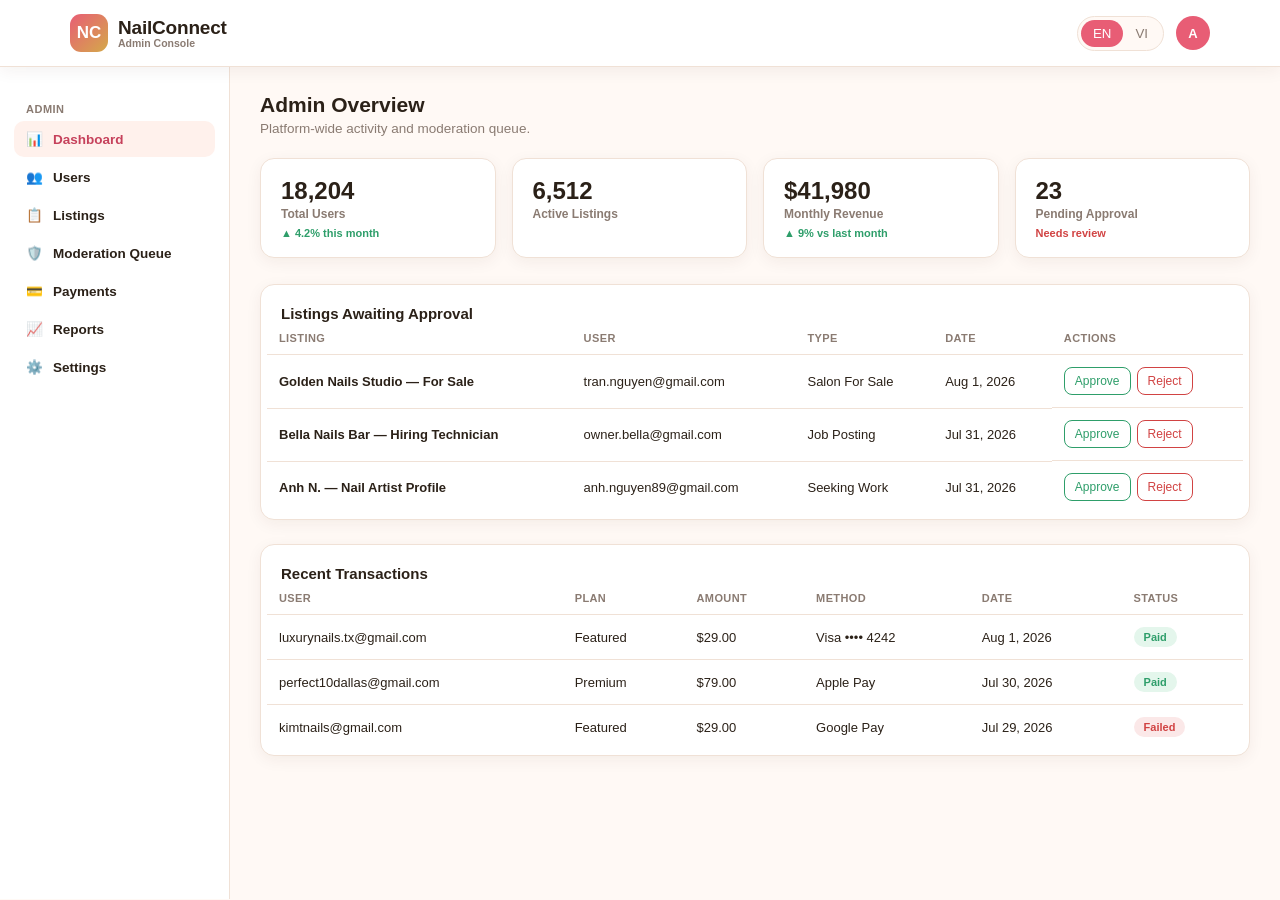
==== admin.html @ aed932af "Add NailConnect USA mockup: nail salon job board & directory Static HTML/CSS/JS prototype for a bili" ====
<!DOCTYPE html>
<html lang="en">
<head>
<meta charset="UTF-8">
<meta name="viewport" content="width=device-width, initial-scale=1.0">
<title>Admin — NailConnect USA</title>
<link rel="stylesheet" href="assets/css/style.css">
</head>
<body>

<header class="site-header">
  <div class="header-row">
    <a class="brand" href="index.html">
      <span class="mark">NC</span>
      <span>
        <span class="name">NailConnect</span>
        <span class="tagline">Admin Console</span>
      </span>
    </a>
    <div class="header-actions" style="margin-left:auto;">
      <div class="lang-toggle">
        <button data-lang="en">EN</button>
        <button data-lang="vi">VI</button>
      </div>
      <div style="width:34px;height:34px;border-radius:50%;background:var(--primary);color:#fff;display:flex;align-items:center;justify-content:center;font-weight:800;font-size:13px;">A</div>
      <button class="mobile-menu-toggle" id="sidebarToggle">☰ Menu</button>
    </div>
  </div>
</header>

<div class="app-shell">
  <aside class="sidebar" id="sidebar">
    <div class="sidebar-label">Admin</div>
    <a href="#" class="active"><span>📊</span><span data-i18n="admin.nav.dashboard">Dashboard</span></a>
    <a href="#"><span>👥</span><span data-i18n="admin.nav.users">Users</span></a>
    <a href="#"><span>📋</span><span data-i18n="admin.nav.listings">Listings</span></a>
    <a href="#"><span>🛡️</span><span data-i18n="admin.nav.moderation">Moderation Queue</span></a>
    <a href="#"><span>💳</span><span data-i18n="admin.nav.payments">Payments</span></a>
    <a href="#"><span>📈</span><span data-i18n="admin.nav.reports">Reports</span></a>
    <a href="#"><span>⚙️</span><span data-i18n="admin.nav.settings">Settings</span></a>
  </aside>

  <div class="dash-main">
    <h1 data-i18n="admin.title">Admin Overview</h1>
    <div class="dash-sub" data-i18n="admin.sub">Platform-wide activity and moderation queue.</div>

    <div class="stat-grid">
      <div class="stat-card">
        <div class="stat-val">18,204</div>
        <div class="stat-lbl" data-i18n="admin.stat.users">Total Users</div>
        <div class="stat-delta up">▲ 4.2% this month</div>
      </div>
      <div class="stat-card">
        <div class="stat-val">6,512</div>
        <div class="stat-lbl" data-i18n="admin.stat.listings">Active Listings</div>
      </div>
      <div class="stat-card">
        <div class="stat-val">$41,980</div>
        <div class="stat-lbl" data-i18n="admin.stat.revenue">Monthly Revenue</div>
        <div class="stat-delta up">▲ 9% vs last month</div>
      </div>
      <div class="stat-card">
        <div class="stat-val">23</div>
        <div class="stat-lbl" data-i18n="admin.stat.pending">Pending Approval</div>
        <div class="stat-delta down">Needs review</div>
      </div>
    </div>

    <div class="table-wrap mt-24">
      <h3 style="margin:0;padding:14px 14px 0;font-size:15px;" data-i18n="admin.mod.title">Listings Awaiting Approval</h3>
      <table class="data-table">
        <thead>
          <tr>
            <th data-i18n="th.listing">Listing</th>
            <th data-i18n="th.user">User</th>
            <th data-i18n="th.type">Type</th>
            <th data-i18n="th.date">Date</th>
            <th data-i18n="th.actions">Actions</th>
          </tr>
        </thead>
        <tbody>
          <tr>
            <td><b>Golden Nails Studio — For Sale</b></td>
            <td>tran.nguyen@gmail.com</td>
            <td>Salon For Sale</td>
            <td>Aug 1, 2026</td>
            <td class="table-actions">
              <button class="icon-btn approve" data-i18n="action.approve">Approve</button>
              <button class="icon-btn reject" data-i18n="action.reject">Reject</button>
            </td>
          </tr>
          <tr>
            <td><b>Bella Nails Bar — Hiring Technician</b></td>
            <td>owner.bella@gmail.com</td>
            <td>Job Posting</td>
            <td>Jul 31, 2026</td>
            <td class="table-actions">
              <button class="icon-btn approve" data-i18n="action.approve">Approve</button>
              <button class="icon-btn reject" data-i18n="action.reject">Reject</button>
            </td>
          </tr>
          <tr>
            <td><b>Anh N. — Nail Artist Profile</b></td>
            <td>anh.nguyen89@gmail.com</td>
            <td>Seeking Work</td>
            <td>Jul 31, 2026</td>
            <td class="table-actions">
              <button class="icon-btn approve" data-i18n="action.approve">Approve</button>
              <button class="icon-btn reject" data-i18n="action.reject">Reject</button>
            </td>
          </tr>
        </tbody>
      </table>
    </div>

    <div class="table-wrap mt-24">
      <h3 style="margin:0;padding:14px 14px 0;font-size:15px;" data-i18n="admin.pay.title">Recent Transactions</h3>
      <table class="data-table">
        <thead>
          <tr>
            <th data-i18n="th.user">User</th>
            <th data-i18n="th.plan">Plan</th>
            <th data-i18n="th.amount">Amount</th>
            <th>Method</th>
            <th data-i18n="th.date">Date</th>
            <th data-i18n="th.status">Status</th>
          </tr>
        </thead>
        <tbody>
          <tr>
            <td>luxurynails.tx@gmail.com</td>
            <td>Featured</td>
            <td>$29.00</td>
            <td>Visa •••• 4242</td>
            <td>Aug 1, 2026</td>
            <td><span class="status-pill status-active">Paid</span></td>
          </tr>
          <tr>
            <td>perfect10dallas@gmail.com</td>
            <td>Premium</td>
            <td>$79.00</td>
            <td>Apple Pay</td>
            <td>Jul 30, 2026</td>
            <td><span class="status-pill status-active">Paid</span></td>
          </tr>
          <tr>
            <td>kimtnails@gmail.com</td>
            <td>Featured</td>
            <td>$29.00</td>
            <td>Google Pay</td>
            <td>Jul 29, 2026</td>
            <td><span class="status-pill status-rejected">Failed</span></td>
          </tr>
        </tbody>
      </table>
    </div>
  </div>
</div>

<script src="assets/js/i18n.js"></script>
<script src="assets/js/app.js"></script>
</body>
</html>
---- assets/css/style.css ----
/* ============================================================
   NailConnect USA — shared stylesheet
   ============================================================ */
:root{
  --primary:#E85D75;
  --primary-dark:#C6415B;
  --gold:#D4A94A;
  --bg:#FFF9F5;
  --panel:#FFFFFF;
  --text:#2B2118;
  --muted:#8A7B72;
  --border:#F0E1D6;
  --success:#2E9E6A;
  --success-bg:#E4F6EC;
  --warn:#C67C1F;
  --warn-bg:#FBF0DD;
  --danger:#D14343;
  --danger-bg:#FBE8E8;
  --radius:14px;
  --shadow:0 4px 16px rgba(60,30,20,.06);
  --shadow-hover:0 10px 26px rgba(60,30,20,.12);
  --maxw:1180px;
}
*{box-sizing:border-box;}
html{scroll-behavior:smooth;}
body{
  margin:0;
  font-family:-apple-system,BlinkMacSystemFont,"Segoe UI",Roboto,Helvetica,Arial,sans-serif;
  background:var(--bg);
  color:var(--text);
  -webkit-font-smoothing:antialiased;
}
a{color:inherit;}
img{max-width:100%;display:block;}
button{font-family:inherit;}
.container{max-width:var(--maxw);margin:0 auto;padding:0 20px;}

/* ---------- Header ---------- */
header.site-header{
  position:sticky;top:0;z-index:100;
  background:var(--panel);
  border-bottom:1px solid var(--border);
  box-shadow:var(--shadow);
}
.header-row{
  max-width:var(--maxw);margin:0 auto;padding:14px 20px;
  display:flex;align-items:center;justify-content:space-between;gap:16px;
}
.brand{display:flex;align-items:center;gap:10px;text-decoration:none;flex-shrink:0;}
.brand .mark{
  width:38px;height:38px;border-radius:11px;
  background:linear-gradient(135deg,var(--primary),var(--gold));
  display:flex;align-items:center;justify-content:center;
  color:#fff;font-weight:800;font-size:17px;
}
.brand .name{font-weight:800;font-size:19px;color:var(--text);letter-spacing:-.2px;}
.brand .tagline{display:block;font-size:10.5px;font-weight:600;color:var(--muted);margin-top:-2px;}

nav.main-nav{display:flex;align-items:center;gap:22px;}
nav.main-nav a{
  text-decoration:none;color:var(--text);font-weight:600;font-size:14px;
  padding:6px 2px;border-bottom:2px solid transparent;
}
nav.main-nav a:hover, nav.main-nav a.active{border-color:var(--primary);color:var(--primary-dark);}

.header-actions{display:flex;align-items:center;gap:12px;flex-shrink:0;}

.lang-toggle{
  display:flex;background:var(--bg);border:1px solid var(--border);border-radius:999px;padding:3px;font-size:12px;font-weight:700;
}
.lang-toggle button{
  border:none;background:transparent;padding:6px 12px;border-radius:999px;cursor:pointer;color:var(--muted);
}
.lang-toggle button.active{background:var(--primary);color:#fff;}

.btn{
  display:inline-flex;align-items:center;justify-content:center;gap:6px;
  padding:10px 18px;border-radius:999px;border:1.5px solid transparent;
  font-weight:700;font-size:13.5px;cursor:pointer;text-decoration:none;
  transition:all .15s;
}
.btn-primary{background:var(--primary);color:#fff;}
.btn-primary:hover{background:var(--primary-dark);}
.btn-outline{border-color:var(--border);background:var(--panel);color:var(--text);}
.btn-outline:hover{border-color:var(--primary);color:var(--primary-dark);}
.btn-gold{background:var(--gold);color:#fff;}
.btn-gold:hover{background:#b98f38;}
.btn-block{width:100%;}
.btn-sm{padding:7px 14px;font-size:12.5px;}
.btn-danger-outline{border-color:var(--danger);color:var(--danger);background:transparent;}
.btn-danger-outline:hover{background:var(--danger-bg);}

.hamburger{display:none;flex-direction:column;gap:4px;background:none;border:none;cursor:pointer;padding:6px;}
.hamburger span{width:22px;height:2px;background:var(--text);border-radius:2px;}

/* ---------- Hero / Search ---------- */
.hero{
  background:linear-gradient(180deg,#FFF1EC 0%,var(--bg) 100%);
  padding:52px 20px 40px;text-align:center;
}
.hero h1{font-size:clamp(26px,4vw,40px);margin:0 0 10px;font-weight:800;letter-spacing:-.5px;}
.hero p{color:var(--muted);font-size:15px;margin:0 0 28px;}

.search-panel{
  max-width:820px;margin:0 auto;background:var(--panel);border:1px solid var(--border);
  border-radius:18px;box-shadow:var(--shadow-hover);padding:14px;
  display:flex;gap:10px;flex-wrap:wrap;
}
.search-field{
  flex:1;min-width:180px;display:flex;align-items:center;gap:8px;
  border:1.5px solid var(--border);border-radius:12px;padding:10px 14px;
}
.search-field input{border:none;outline:none;background:transparent;font-size:14px;width:100%;color:var(--text);}
.search-panel .btn{flex-shrink:0;padding:12px 26px;}

.chip-row{display:flex;gap:8px;justify-content:center;flex-wrap:wrap;margin-top:16px;}
.chip{
  border:1px solid var(--border);background:var(--panel);color:var(--muted);
  padding:6px 14px;border-radius:999px;font-size:12.5px;font-weight:600;cursor:pointer;
}
.chip:hover, .chip.active{border-color:var(--primary);color:var(--primary-dark);background:#FFF1EC;}

/* ---------- Tabs ---------- */
.tab-row{
  display:flex;gap:6px;justify-content:center;flex-wrap:wrap;
  margin:30px auto 6px;max-width:var(--maxw);padding:0 20px;
}
.tab-btn{
  border:1.5px solid var(--border);background:var(--panel);padding:9px 18px;border-radius:999px;
  font-weight:700;font-size:13px;color:var(--muted);cursor:pointer;
}
.tab-btn.active{background:var(--text);color:#fff;border-color:var(--text);}

/* ---------- Listing grid / cards ---------- */
main.page{max-width:var(--maxw);margin:0 auto;padding:30px 20px 80px;}
.section-title{display:flex;align-items:center;justify-content:space-between;margin:0 0 16px;}
.section-title h2{font-size:19px;margin:0;}
.results-meta{color:var(--muted);font-size:13px;margin-bottom:14px;}

.listing-grid{display:grid;grid-template-columns:repeat(3,1fr);gap:20px;}
@media (max-width:900px){.listing-grid{grid-template-columns:repeat(2,1fr);}}
@media (max-width:620px){.listing-grid{grid-template-columns:1fr;}}

.listing-card{
  background:var(--panel);border:1px solid var(--border);border-radius:var(--radius);
  overflow:hidden;box-shadow:var(--shadow);transition:box-shadow .15s,transform .15s;text-decoration:none;color:var(--text);display:block;
}
.listing-card:hover{box-shadow:var(--shadow-hover);transform:translateY(-2px);}
.listing-photo{
  height:150px;background:linear-gradient(135deg,#FBD8C8,#F3B6C9);
  display:flex;align-items:center;justify-content:center;font-size:34px;position:relative;
}
.badge{
  position:absolute;top:10px;left:10px;font-size:10.5px;font-weight:800;
  padding:4px 10px;border-radius:999px;text-transform:uppercase;letter-spacing:.3px;
}
.badge-hiring{background:var(--success-bg);color:var(--success);}
.badge-forsale{background:var(--warn-bg);color:var(--warn);}
.badge-seeking{background:#E5EEFB;color:#2E5FA3;}
.badge-featured{position:static;background:var(--gold);color:#fff;margin-left:6px;}
.listing-body{padding:14px 16px 16px;}
.listing-body h3{margin:0 0 4px;font-size:15.5px;}
.listing-loc{font-size:12.5px;color:var(--muted);margin-bottom:8px;display:flex;align-items:center;gap:5px;}
.listing-desc{font-size:12.5px;color:var(--muted);line-height:1.5;margin-bottom:10px;
  display:-webkit-box;-webkit-line-clamp:2;-webkit-box-orient:vertical;overflow:hidden;}
.listing-price{font-weight:800;color:var(--primary-dark);font-size:14px;}

/* ---------- Panels / forms ---------- */
.panel{background:var(--panel);border:1px solid var(--border);border-radius:var(--radius);box-shadow:var(--shadow);padding:24px;}
.form-row{margin-bottom:16px;}
.form-row label{display:block;font-size:13px;font-weight:700;margin-bottom:6px;}
.form-row .hint{font-size:11.5px;color:var(--muted);font-weight:400;margin-top:4px;}
.form-row input, .form-row select, .form-row textarea{
  width:100%;padding:11px 13px;border:1.5px solid var(--border);border-radius:10px;
  font-family:inherit;font-size:14px;outline:none;background:#fff;color:var(--text);
}
.form-row input:focus, .form-row select:focus, .form-row textarea:focus{border-color:var(--primary);}
.form-grid-2{display:grid;grid-template-columns:1fr 1fr;gap:16px;}
@media (max-width:640px){.form-grid-2{grid-template-columns:1fr;}}

.step-title{display:flex;align-items:center;gap:10px;margin:0 0 18px;font-size:16px;}
.step-num{
  width:26px;height:26px;border-radius:50%;background:var(--primary);color:#fff;
  display:flex;align-items:center;justify-content:center;font-size:13px;font-weight:800;flex-shrink:0;
}

.type-card-row{display:grid;grid-template-columns:repeat(4,1fr);gap:12px;}
@media (max-width:800px){.type-card-row{grid-template-columns:repeat(2,1fr);}}
.type-card{
  border:1.5px solid var(--border);border-radius:12px;padding:16px 12px;text-align:center;cursor:pointer;background:#fff;
}
.type-card:hover{border-color:var(--primary);}
.type-card.selected{border-color:var(--primary);background:#FFF1EC;}
.type-card .icon{font-size:26px;margin-bottom:6px;}
.type-card .label{font-size:13px;font-weight:700;}

.dropzone{
  border:2px dashed var(--border);border-radius:12px;padding:30px 14px;text-align:center;color:var(--muted);
  font-size:13px;background:#FFFCFA;cursor:pointer;
}
.dropzone:hover{border-color:var(--primary);}
.thumb-row{display:flex;gap:10px;flex-wrap:wrap;margin-top:12px;}
.thumb{width:64px;height:64px;border-radius:8px;background:linear-gradient(135deg,#FBD8C8,#F3B6C9);display:flex;align-items:center;justify-content:center;font-size:20px;}

.plan-row{display:grid;grid-template-columns:repeat(3,1fr);gap:14px;}
@media (max-width:760px){.plan-row{grid-template-columns:1fr;}}
.plan-card{border:1.5px solid var(--border);border-radius:14px;padding:20px;text-align:center;position:relative;background:#fff;cursor:pointer;}
.plan-card.selected{border-color:var(--gold);box-shadow:0 0 0 3px #D4A94A22;}
.plan-card .plan-name{font-weight:800;font-size:15px;margin-bottom:4px;}
.plan-card .plan-price{font-size:26px;font-weight:800;color:var(--primary-dark);margin:8px 0;}
.plan-card .plan-price span{font-size:12px;color:var(--muted);font-weight:600;}
.plan-card ul{list-style:none;padding:0;margin:12px 0 0;font-size:12.5px;color:var(--muted);text-align:left;}
.plan-card li{padding:4px 0;display:flex;gap:6px;}
.plan-badge{position:absolute;top:-10px;left:50%;transform:translateX(-50%);background:var(--gold);color:#fff;font-size:10.5px;font-weight:800;padding:3px 12px;border-radius:999px;}

.pay-methods{display:flex;gap:10px;margin-bottom:16px;flex-wrap:wrap;}
.pay-method{border:1.5px solid var(--border);border-radius:10px;padding:10px 16px;font-size:13px;font-weight:700;cursor:pointer;display:flex;align-items:center;gap:8px;background:#fff;}
.pay-method.selected{border-color:var(--primary);background:#FFF1EC;}
.apple-pay-btn, .google-pay-btn{
  background:#000;color:#fff;border-radius:10px;padding:13px;text-align:center;font-weight:700;font-size:14px;cursor:pointer;
}
.google-pay-btn{background:#fff;color:#1a1a1a;border:1.5px solid var(--border);}

/* ---------- Dashboard / Admin layout ---------- */
.app-shell{display:flex;min-height:calc(100vh - 68px);}
.sidebar{
  width:230px;flex-shrink:0;background:var(--panel);border-right:1px solid var(--border);
  padding:20px 14px;position:sticky;top:68px;align-self:flex-start;height:calc(100vh - 68px);overflow-y:auto;
}
.sidebar a{
  display:flex;align-items:center;gap:10px;text-decoration:none;color:var(--text);
  padding:10px 12px;border-radius:10px;font-size:13.5px;font-weight:600;margin-bottom:2px;
}
.sidebar a:hover{background:var(--bg);}
.sidebar a.active{background:#FFF1EC;color:var(--primary-dark);}
.sidebar .sidebar-label{font-size:11px;text-transform:uppercase;color:var(--muted);font-weight:700;letter-spacing:.5px;margin:16px 0 6px 12px;}
.dash-main{flex:1;padding:26px 30px;min-width:0;}
.dash-main h1{font-size:21px;margin:0 0 4px;}
.dash-sub{color:var(--muted);font-size:13.5px;margin-bottom:22px;}

.stat-grid{display:grid;grid-template-columns:repeat(4,1fr);gap:16px;margin-bottom:26px;}
@media (max-width:900px){.stat-grid{grid-template-columns:repeat(2,1fr);}}
.stat-card{background:var(--panel);border:1px solid var(--border);border-radius:var(--radius);padding:18px 20px;box-shadow:var(--shadow);}
.stat-card .stat-val{font-size:24px;font-weight:800;}
.stat-card .stat-lbl{font-size:12px;color:var(--muted);font-weight:600;margin-top:2px;}
.stat-card .stat-delta{font-size:11px;font-weight:700;margin-top:6px;}
.stat-card .stat-delta.up{color:var(--success);}
.stat-card .stat-delta.down{color:var(--danger);}

table.data-table{width:100%;border-collapse:collapse;font-size:13px;}
table.data-table th{
  text-align:left;font-size:11px;text-transform:uppercase;letter-spacing:.4px;color:var(--muted);
  padding:10px 12px;border-bottom:1.5px solid var(--border);font-weight:700;
}
table.data-table td{padding:12px;border-bottom:1px solid var(--border);vertical-align:middle;}
table.data-table tr:last-child td{border-bottom:none;}
.status-pill{font-size:11px;font-weight:800;padding:4px 10px;border-radius:999px;display:inline-block;}
.status-active{background:var(--success-bg);color:var(--success);}
.status-pending{background:var(--warn-bg);color:var(--warn);}
.status-expired{background:#EFEFEF;color:var(--muted);}
.status-rejected{background:var(--danger-bg);color:var(--danger);}
.table-wrap{background:var(--panel);border:1px solid var(--border);border-radius:var(--radius);box-shadow:var(--shadow);padding:6px;overflow-x:auto;}
.table-actions{display:flex;gap:6px;}
.icon-btn{border:1px solid var(--border);background:#fff;border-radius:8px;padding:6px 10px;font-size:12px;cursor:pointer;}
.icon-btn.approve{color:var(--success);border-color:var(--success);}
.icon-btn.reject{color:var(--danger);border-color:var(--danger);}

.card-toolbar{display:flex;justify-content:space-between;align-items:center;margin-bottom:16px;flex-wrap:wrap;gap:10px;}

/* ---------- Listing detail page ---------- */
.detail-grid{display:grid;grid-template-columns:2fr 1fr;gap:24px;align-items:start;}
@media (max-width:900px){.detail-grid{grid-template-columns:1fr;}}
.gallery-main{height:320px;border-radius:var(--radius);background:linear-gradient(135deg,#FBD8C8,#F3B6C9);display:flex;align-items:center;justify-content:center;font-size:50px;margin-bottom:10px;}
.gallery-thumbs{display:flex;gap:8px;}
.gallery-thumbs .thumb{flex:1;height:56px;}
.social-row{display:flex;gap:10px;margin-top:14px;}
.social-icon{width:36px;height:36px;border-radius:50%;background:var(--bg);border:1px solid var(--border);display:flex;align-items:center;justify-content:center;font-size:15px;text-decoration:none;color:var(--text);}
.info-list{list-style:none;padding:0;margin:0;font-size:13.5px;}
.info-list li{display:flex;gap:8px;padding:8px 0;border-bottom:1px solid var(--border);}
.info-list li:last-child{border-bottom:none;}

/* ---------- Footer ---------- */
footer.site-footer{background:#241914;color:#EADFD6;padding:40px 20px 24px;margin-top:40px;}
.footer-grid{max-width:var(--maxw);margin:0 auto;display:grid;grid-template-columns:2fr 1fr 1fr 1fr;gap:24px;}
@media (max-width:760px){.footer-grid{grid-template-columns:1fr 1fr;}}
.footer-grid h4{font-size:12.5px;text-transform:uppercase;letter-spacing:.5px;color:#D9AE86;margin:0 0 12px;}
.footer-grid a{display:block;color:#EADFD6;text-decoration:none;font-size:13px;margin-bottom:8px;opacity:.85;}
.footer-grid a:hover{opacity:1;text-decoration:underline;}
.footer-bottom{max-width:var(--maxw);margin:28px auto 0;border-top:1px solid #3A2C24;padding-top:18px;font-size:11.5px;color:#B39C8C;display:flex;justify-content:space-between;flex-wrap:wrap;gap:10px;}

/* ---------- Mobile nav ---------- */
@media (max-width:860px){
  nav.main-nav{
    position:fixed;top:68px;left:0;right:0;bottom:0;background:var(--panel);
    flex-direction:column;align-items:flex-start;padding:20px;gap:4px;
    transform:translateX(-100%);transition:transform .2s;z-index:90;overflow-y:auto;
  }
  nav.main-nav.open{transform:translateX(0);}
  nav.main-nav a{width:100%;padding:12px 8px;border-bottom:1px solid var(--border);}
  .hamburger{display:flex;}
  .header-actions .desktop-only{display:none;}
  .sidebar{
    position:fixed;left:0;top:68px;bottom:0;transform:translateX(-100%);transition:transform .2s;z-index:95;width:250px;box-shadow:var(--shadow-hover);
  }
  .sidebar.open{transform:translateX(0);}
  .dash-main{padding:18px;}
  .stat-grid{grid-template-columns:1fr 1fr;}
}
@media (max-width:480px){
  .search-panel{flex-direction:column;}
  .search-panel .btn{width:100%;}
  .stat-grid{grid-template-columns:1fr;}
}

.mobile-menu-toggle{display:none;}
@media (max-width:860px){
  .mobile-menu-toggle{display:inline-flex;background:none;border:1px solid var(--border);border-radius:8px;padding:8px 10px;cursor:pointer;font-size:13px;}
}

.text-center{text-align:center;}
.mt-24{margin-top:24px;}
.muted{color:var(--muted);}
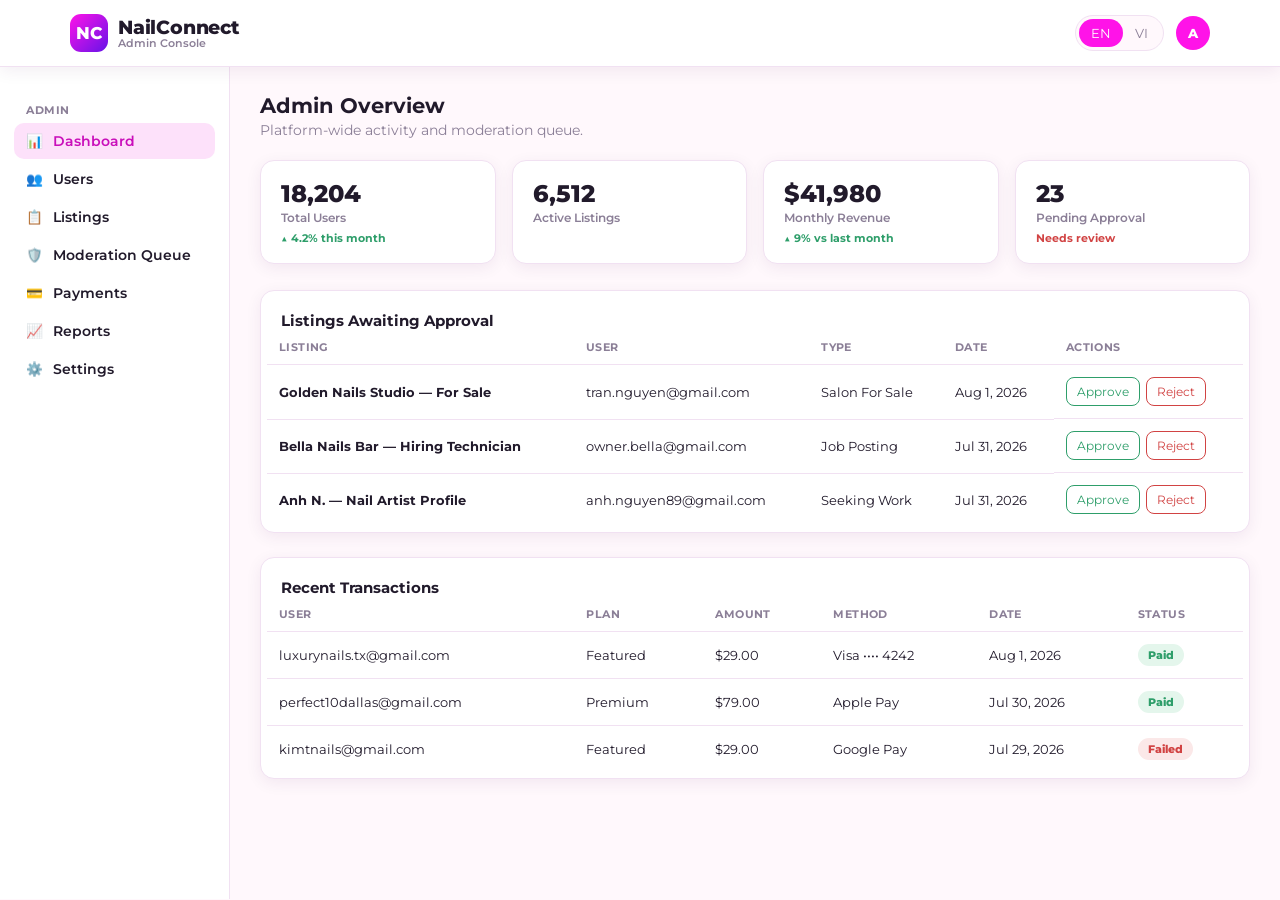
==== commit 27a8fbc8: "Rebrand site to match hero illustration palette + Montserrat type Replace the rose/gold color scheme" ====
--- a/admin.html
+++ b/admin.html
@@ -4,6 +4,9 @@
 <meta charset="UTF-8">
 <meta name="viewport" content="width=device-width, initial-scale=1.0">
 <title>Admin — NailConnect USA</title>
+<link rel="preconnect" href="https://fonts.googleapis.com">
+<link rel="preconnect" href="https://fonts.gstatic.com" crossorigin>
+<link href="https://fonts.googleapis.com/css2?family=Montserrat:wght@400;500;600;700;800&display=swap" rel="stylesheet">
 <link rel="stylesheet" href="assets/css/style.css">
 </head>
 <body>
--- a/assets/css/style.css
+++ b/assets/css/style.css
@@ -2,14 +2,18 @@
    NailConnect USA — shared stylesheet
    ============================================================ */
 :root{
-  --primary:#E85D75;
-  --primary-dark:#C6415B;
-  --gold:#D4A94A;
-  --bg:#FFF9F5;
+  --primary:#FF13E8;
+  --primary-dark:#C90FBA;
+  --primary-soft:#FDE1FA;
+  --gold:#6613E8;
+  --gold-dark:#4B0FB0;
+  --yellow:#FFEA79;
+  --cyan:#00CCD0;
+  --bg:#FFF8FC;
   --panel:#FFFFFF;
-  --text:#2B2118;
-  --muted:#8A7B72;
-  --border:#F0E1D6;
+  --text:#211A2B;
+  --muted:#8B7F97;
+  --border:#F1E1F2;
   --success:#2E9E6A;
   --success-bg:#E4F6EC;
   --warn:#C67C1F;
@@ -17,15 +21,15 @@
   --danger:#D14343;
   --danger-bg:#FBE8E8;
   --radius:14px;
-  --shadow:0 4px 16px rgba(60,30,20,.06);
-  --shadow-hover:0 10px 26px rgba(60,30,20,.12);
+  --shadow:0 4px 16px rgba(70,10,80,.07);
+  --shadow-hover:0 10px 26px rgba(70,10,80,.14);
   --maxw:1180px;
 }
 *{box-sizing:border-box;}
 html{scroll-behavior:smooth;}
 body{
   margin:0;
-  font-family:-apple-system,BlinkMacSystemFont,"Segoe UI",Roboto,Helvetica,Arial,sans-serif;
+  font-family:'Montserrat','Helvetica Neue',Helvetica,Arial,sans-serif;
   background:var(--bg);
   color:var(--text);
   -webkit-font-smoothing:antialiased;
@@ -84,7 +88,7 @@
 .btn-outline{border-color:var(--border);background:var(--panel);color:var(--text);}
 .btn-outline:hover{border-color:var(--primary);color:var(--primary-dark);}
 .btn-gold{background:var(--gold);color:#fff;}
-.btn-gold:hover{background:#b98f38;}
+.btn-gold:hover{background:var(--gold-dark);}
 .btn-block{width:100%;}
 .btn-sm{padding:7px 14px;font-size:12.5px;}
 .btn-danger-outline{border-color:var(--danger);color:var(--danger);background:transparent;}
@@ -95,14 +99,19 @@
 
 /* ---------- Hero / Search ---------- */
 .hero{
-  background:linear-gradient(180deg,#FFF1EC 0%,var(--bg) 100%);
-  padding:52px 20px 40px;text-align:center;
-}
-.hero h1{font-size:clamp(26px,4vw,40px);margin:0 0 10px;font-weight:800;letter-spacing:-.5px;}
-.hero p{color:var(--muted);font-size:15px;margin:0 0 28px;}
+  background:linear-gradient(180deg,#FFF3D6 0%,var(--bg) 100%);
+  padding:56px 20px 48px;
+}
+.hero-inner{
+  max-width:var(--maxw);margin:0 auto;
+  display:grid;grid-template-columns:1.05fr 0.95fr;gap:48px;align-items:center;
+}
+.hero-copy{text-align:left;}
+.hero h1{font-size:clamp(26px,3.6vw,40px);margin:0 0 10px;font-weight:800;letter-spacing:-.5px;}
+.hero p{color:var(--muted);font-size:15px;margin:0 0 26px;}
 
 .search-panel{
-  max-width:820px;margin:0 auto;background:var(--panel);border:1px solid var(--border);
+  background:var(--panel);border:1px solid var(--border);
   border-radius:18px;box-shadow:var(--shadow-hover);padding:14px;
   display:flex;gap:10px;flex-wrap:wrap;
 }
@@ -113,12 +122,34 @@
 .search-field input{border:none;outline:none;background:transparent;font-size:14px;width:100%;color:var(--text);}
 .search-panel .btn{flex-shrink:0;padding:12px 26px;}
 
-.chip-row{display:flex;gap:8px;justify-content:center;flex-wrap:wrap;margin-top:16px;}
+.chip-row{display:flex;gap:8px;justify-content:flex-start;flex-wrap:wrap;margin-top:16px;}
 .chip{
   border:1px solid var(--border);background:var(--panel);color:var(--muted);
   padding:6px 14px;border-radius:999px;font-size:12.5px;font-weight:600;cursor:pointer;
 }
-.chip:hover, .chip.active{border-color:var(--primary);color:var(--primary-dark);background:#FFF1EC;}
+.chip:hover, .chip.active{border-color:var(--primary);color:var(--primary-dark);background:var(--primary-soft);}
+
+/* ---------- Hero image ---------- */
+.hero-visual{position:relative;}
+.hero-illustration{width:100%;height:auto;display:block;border-radius:24px;box-shadow:var(--shadow-hover);}
+.hero-badge{
+  position:absolute;bottom:-18px;left:-14px;background:var(--panel);border:1px solid var(--border);
+  border-radius:14px;padding:11px 16px;box-shadow:var(--shadow-hover);
+  display:flex;align-items:center;gap:10px;max-width:220px;
+}
+.hero-badge .badge-icon{
+  width:36px;height:36px;border-radius:10px;background:var(--primary);color:#fff;
+  display:flex;align-items:center;justify-content:center;font-size:17px;flex-shrink:0;
+}
+.hero-badge .badge-text b{display:block;font-size:14px;line-height:1.2;}
+.hero-badge .badge-text span{font-size:11px;color:var(--muted);}
+
+@media (max-width:900px){
+  .hero-inner{grid-template-columns:1fr;gap:32px;}
+  .hero-copy{text-align:center;}
+  .chip-row{justify-content:center;}
+  .hero-badge{left:50%;transform:translateX(-50%);bottom:-16px;}
+}
 
 /* ---------- Tabs ---------- */
 .tab-row{
@@ -147,7 +178,7 @@
 }
 .listing-card:hover{box-shadow:var(--shadow-hover);transform:translateY(-2px);}
 .listing-photo{
-  height:150px;background:linear-gradient(135deg,#FBD8C8,#F3B6C9);
+  height:150px;background:linear-gradient(135deg,#FFD3F5,#E4C6FA);
   display:flex;align-items:center;justify-content:center;font-size:34px;position:relative;
 }
 .badge{
@@ -156,7 +187,7 @@
 }
 .badge-hiring{background:var(--success-bg);color:var(--success);}
 .badge-forsale{background:var(--warn-bg);color:var(--warn);}
-.badge-seeking{background:#E5EEFB;color:#2E5FA3;}
+.badge-seeking{background:#DFFBFB;color:#00787B;}
 .badge-featured{position:static;background:var(--gold);color:#fff;margin-left:6px;}
 .listing-body{padding:14px 16px 16px;}
 .listing-body h3{margin:0 0 4px;font-size:15.5px;}
@@ -190,22 +221,22 @@
   border:1.5px solid var(--border);border-radius:12px;padding:16px 12px;text-align:center;cursor:pointer;background:#fff;
 }
 .type-card:hover{border-color:var(--primary);}
-.type-card.selected{border-color:var(--primary);background:#FFF1EC;}
+.type-card.selected{border-color:var(--primary);background:var(--primary-soft);}
 .type-card .icon{font-size:26px;margin-bottom:6px;}
 .type-card .label{font-size:13px;font-weight:700;}
 
 .dropzone{
   border:2px dashed var(--border);border-radius:12px;padding:30px 14px;text-align:center;color:var(--muted);
-  font-size:13px;background:#FFFCFA;cursor:pointer;
+  font-size:13px;background:var(--bg);cursor:pointer;
 }
 .dropzone:hover{border-color:var(--primary);}
 .thumb-row{display:flex;gap:10px;flex-wrap:wrap;margin-top:12px;}
-.thumb{width:64px;height:64px;border-radius:8px;background:linear-gradient(135deg,#FBD8C8,#F3B6C9);display:flex;align-items:center;justify-content:center;font-size:20px;}
+.thumb{width:64px;height:64px;border-radius:8px;background:linear-gradient(135deg,#FFD3F5,#E4C6FA);display:flex;align-items:center;justify-content:center;font-size:20px;}
 
 .plan-row{display:grid;grid-template-columns:repeat(3,1fr);gap:14px;}
 @media (max-width:760px){.plan-row{grid-template-columns:1fr;}}
 .plan-card{border:1.5px solid var(--border);border-radius:14px;padding:20px;text-align:center;position:relative;background:#fff;cursor:pointer;}
-.plan-card.selected{border-color:var(--gold);box-shadow:0 0 0 3px #D4A94A22;}
+.plan-card.selected{border-color:var(--gold);box-shadow:0 0 0 3px #6613E822;}
 .plan-card .plan-name{font-weight:800;font-size:15px;margin-bottom:4px;}
 .plan-card .plan-price{font-size:26px;font-weight:800;color:var(--primary-dark);margin:8px 0;}
 .plan-card .plan-price span{font-size:12px;color:var(--muted);font-weight:600;}
@@ -215,7 +246,7 @@
 
 .pay-methods{display:flex;gap:10px;margin-bottom:16px;flex-wrap:wrap;}
 .pay-method{border:1.5px solid var(--border);border-radius:10px;padding:10px 16px;font-size:13px;font-weight:700;cursor:pointer;display:flex;align-items:center;gap:8px;background:#fff;}
-.pay-method.selected{border-color:var(--primary);background:#FFF1EC;}
+.pay-method.selected{border-color:var(--primary);background:var(--primary-soft);}
 .apple-pay-btn, .google-pay-btn{
   background:#000;color:#fff;border-radius:10px;padding:13px;text-align:center;font-weight:700;font-size:14px;cursor:pointer;
 }
@@ -232,7 +263,7 @@
   padding:10px 12px;border-radius:10px;font-size:13.5px;font-weight:600;margin-bottom:2px;
 }
 .sidebar a:hover{background:var(--bg);}
-.sidebar a.active{background:#FFF1EC;color:var(--primary-dark);}
+.sidebar a.active{background:var(--primary-soft);color:var(--primary-dark);}
 .sidebar .sidebar-label{font-size:11px;text-transform:uppercase;color:var(--muted);font-weight:700;letter-spacing:.5px;margin:16px 0 6px 12px;}
 .dash-main{flex:1;padding:26px 30px;min-width:0;}
 .dash-main h1{font-size:21px;margin:0 0 4px;}
@@ -270,7 +301,7 @@
 /* ---------- Listing detail page ---------- */
 .detail-grid{display:grid;grid-template-columns:2fr 1fr;gap:24px;align-items:start;}
 @media (max-width:900px){.detail-grid{grid-template-columns:1fr;}}
-.gallery-main{height:320px;border-radius:var(--radius);background:linear-gradient(135deg,#FBD8C8,#F3B6C9);display:flex;align-items:center;justify-content:center;font-size:50px;margin-bottom:10px;}
+.gallery-main{height:320px;border-radius:var(--radius);background:linear-gradient(135deg,#FFD3F5,#E4C6FA);display:flex;align-items:center;justify-content:center;font-size:50px;margin-bottom:10px;}
 .gallery-thumbs{display:flex;gap:8px;}
 .gallery-thumbs .thumb{flex:1;height:56px;}
 .social-row{display:flex;gap:10px;margin-top:14px;}
@@ -280,13 +311,13 @@
 .info-list li:last-child{border-bottom:none;}
 
 /* ---------- Footer ---------- */
-footer.site-footer{background:#241914;color:#EADFD6;padding:40px 20px 24px;margin-top:40px;}
+footer.site-footer{background:#241432;color:#E7DCEF;padding:40px 20px 24px;margin-top:40px;}
 .footer-grid{max-width:var(--maxw);margin:0 auto;display:grid;grid-template-columns:2fr 1fr 1fr 1fr;gap:24px;}
 @media (max-width:760px){.footer-grid{grid-template-columns:1fr 1fr;}}
-.footer-grid h4{font-size:12.5px;text-transform:uppercase;letter-spacing:.5px;color:#D9AE86;margin:0 0 12px;}
-.footer-grid a{display:block;color:#EADFD6;text-decoration:none;font-size:13px;margin-bottom:8px;opacity:.85;}
+.footer-grid h4{font-size:12.5px;text-transform:uppercase;letter-spacing:.5px;color:#FF8FE8;margin:0 0 12px;}
+.footer-grid a{display:block;color:#E7DCEF;text-decoration:none;font-size:13px;margin-bottom:8px;opacity:.85;}
 .footer-grid a:hover{opacity:1;text-decoration:underline;}
-.footer-bottom{max-width:var(--maxw);margin:28px auto 0;border-top:1px solid #3A2C24;padding-top:18px;font-size:11.5px;color:#B39C8C;display:flex;justify-content:space-between;flex-wrap:wrap;gap:10px;}
+.footer-bottom{max-width:var(--maxw);margin:28px auto 0;border-top:1px solid #3B2650;padding-top:18px;font-size:11.5px;color:#A896BE;display:flex;justify-content:space-between;flex-wrap:wrap;gap:10px;}
 
 /* ---------- Mobile nav ---------- */
 @media (max-width:860px){
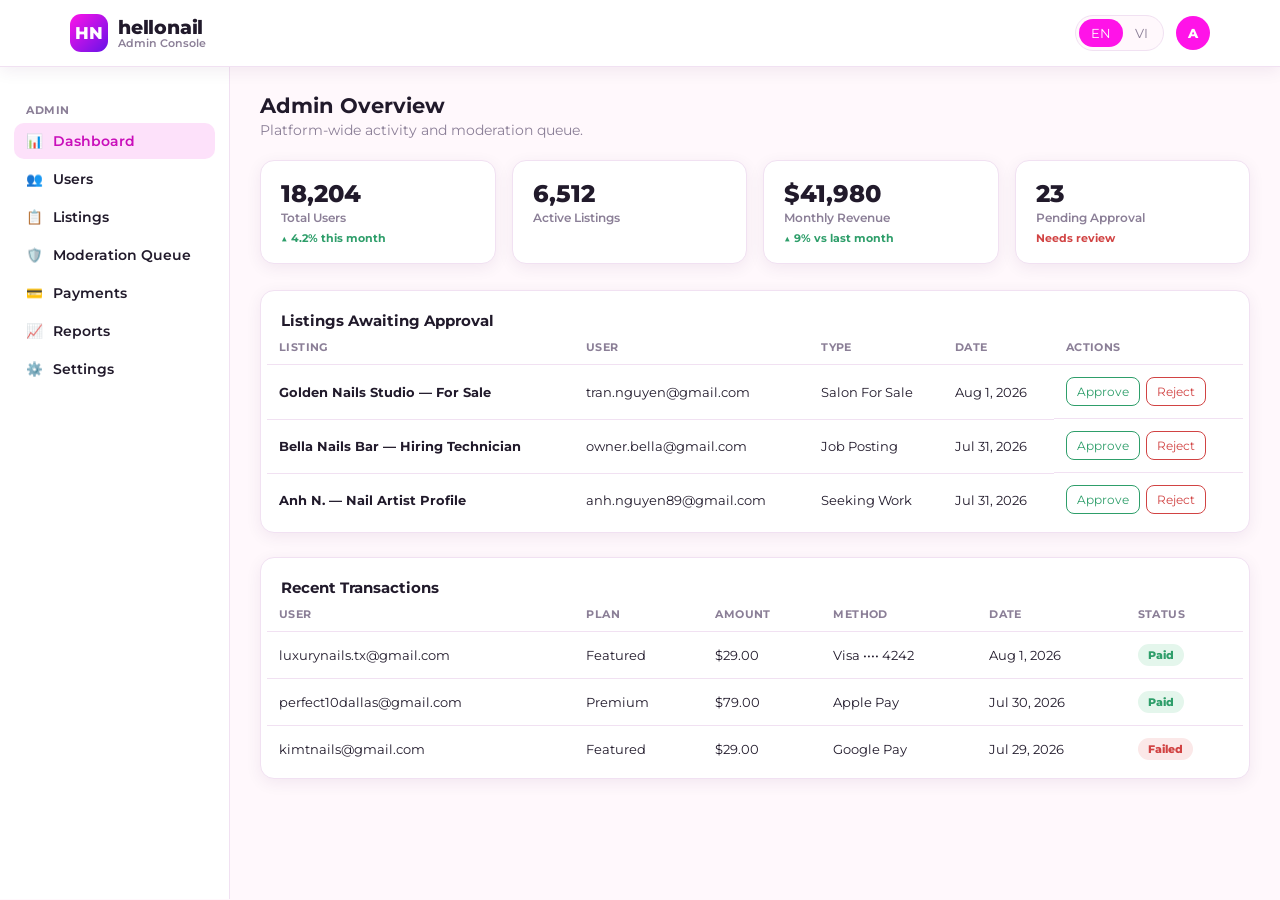
==== commit 053a683d: "Rename site brand from NailConnect to hellonail Replace all "NailConnect" / "NailConnect USA" refere" ====
--- a/admin.html
+++ b/admin.html
@@ -3,7 +3,7 @@
 <head>
 <meta charset="UTF-8">
 <meta name="viewport" content="width=device-width, initial-scale=1.0">
-<title>Admin — NailConnect USA</title>
+<title>Admin — hellonail</title>
 <link rel="preconnect" href="https://fonts.googleapis.com">
 <link rel="preconnect" href="https://fonts.gstatic.com" crossorigin>
 <link href="https://fonts.googleapis.com/css2?family=Montserrat:wght@400;500;600;700;800&display=swap" rel="stylesheet">
@@ -14,9 +14,9 @@
 <header class="site-header">
   <div class="header-row">
     <a class="brand" href="index.html">
-      <span class="mark">NC</span>
+      <span class="mark">HN</span>
       <span>
-        <span class="name">NailConnect</span>
+        <span class="name">hellonail</span>
         <span class="tagline">Admin Console</span>
       </span>
     </a>
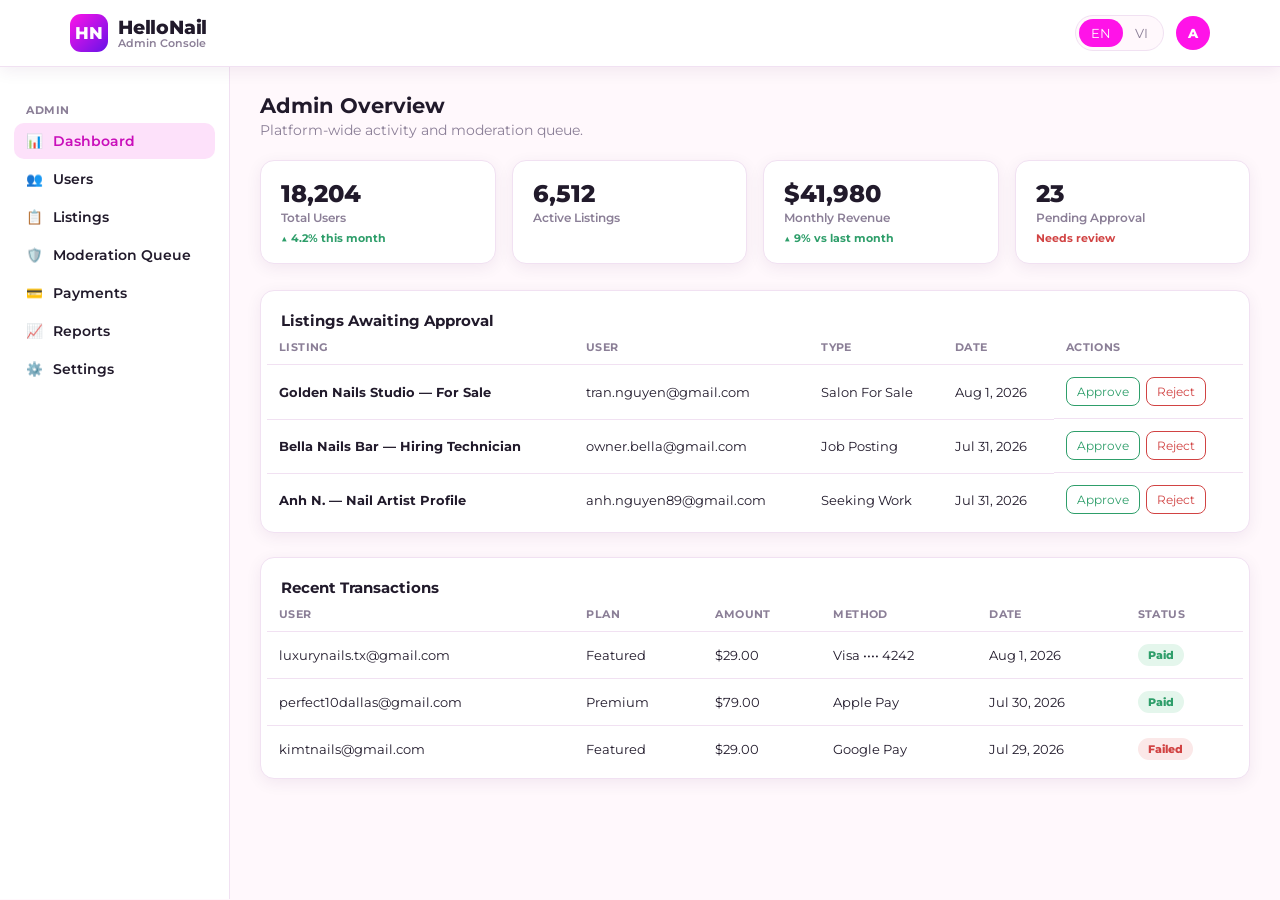
==== commit 5a66f497: "Update brand casing from hellonail to HelloNail Capitalize the brand name consistently across header" ====
--- a/admin.html
+++ b/admin.html
@@ -3,7 +3,7 @@
 <head>
 <meta charset="UTF-8">
 <meta name="viewport" content="width=device-width, initial-scale=1.0">
-<title>Admin — hellonail</title>
+<title>Admin — HelloNail</title>
 <link rel="preconnect" href="https://fonts.googleapis.com">
 <link rel="preconnect" href="https://fonts.gstatic.com" crossorigin>
 <link href="https://fonts.googleapis.com/css2?family=Montserrat:wght@400;500;600;700;800&display=swap" rel="stylesheet">
@@ -16,7 +16,7 @@
     <a class="brand" href="index.html">
       <span class="mark">HN</span>
       <span>
-        <span class="name">hellonail</span>
+        <span class="name">HelloNail</span>
         <span class="tagline">Admin Console</span>
       </span>
     </a>
